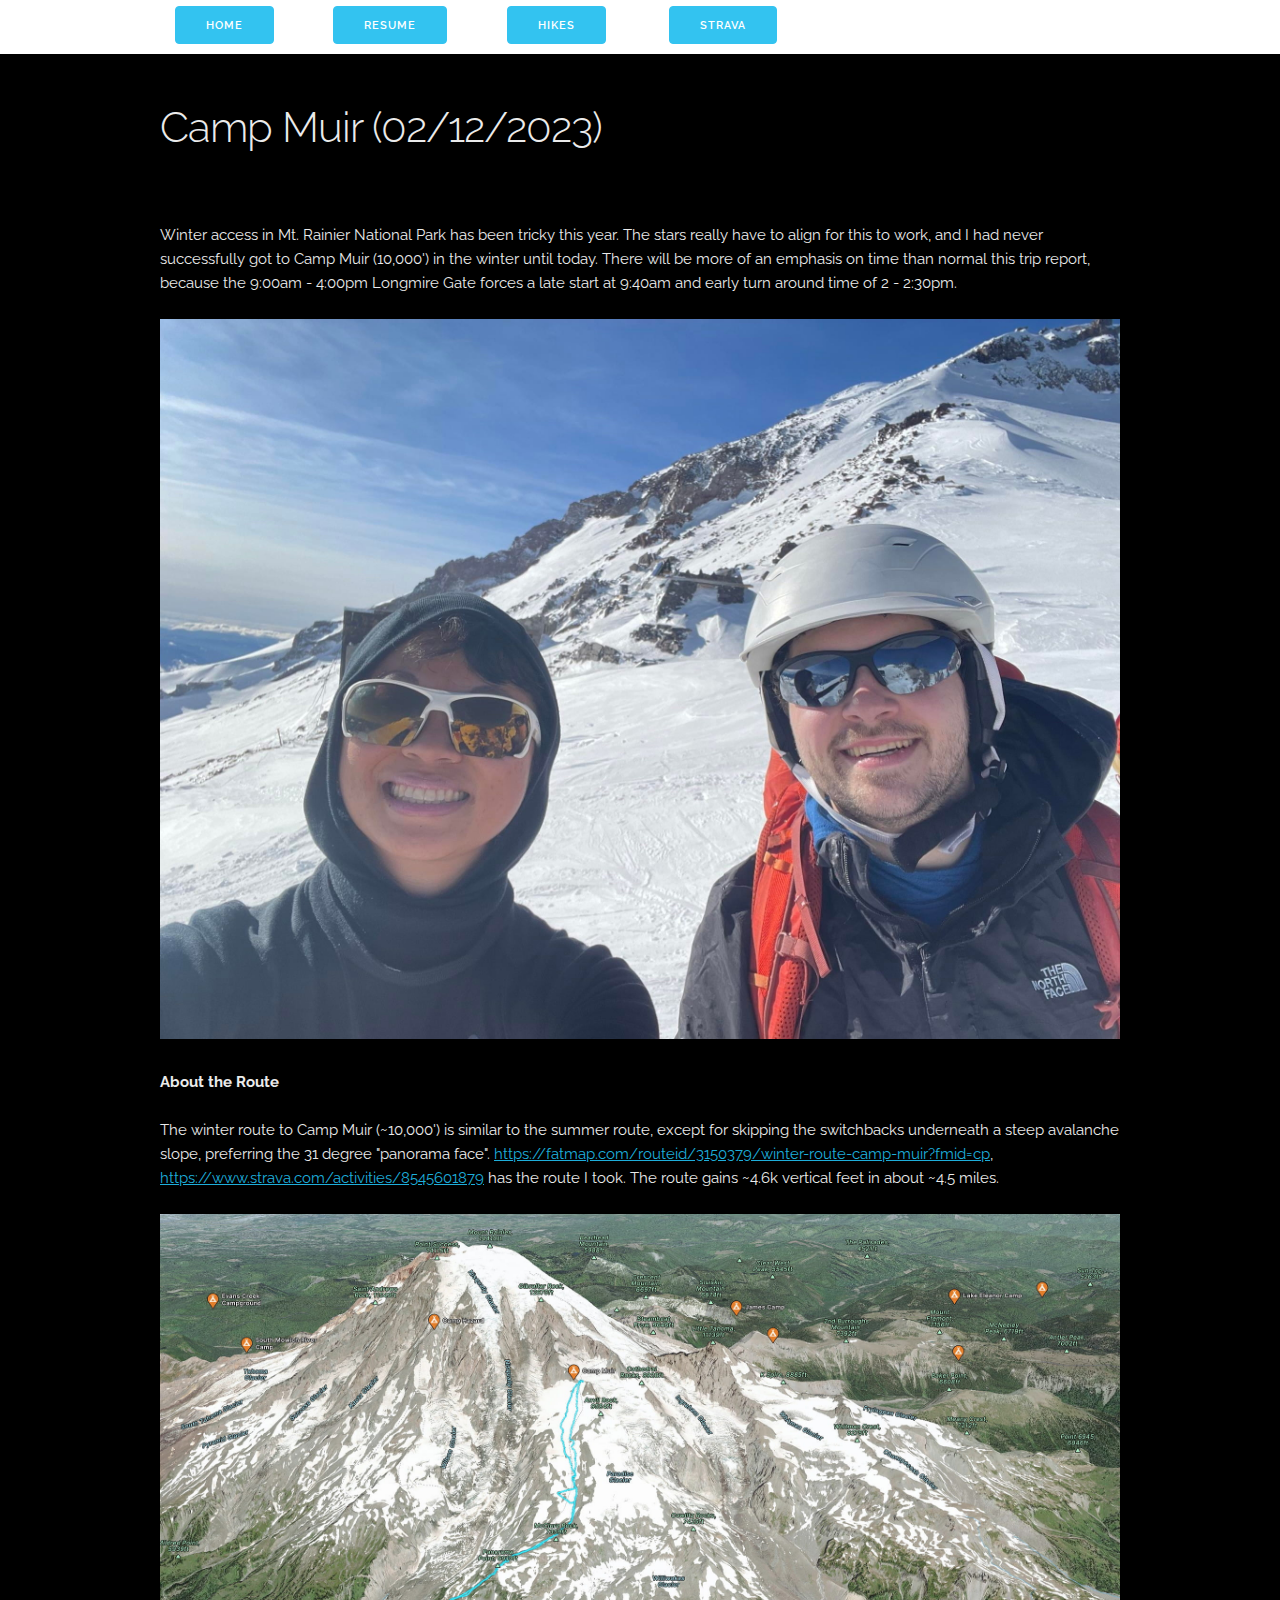
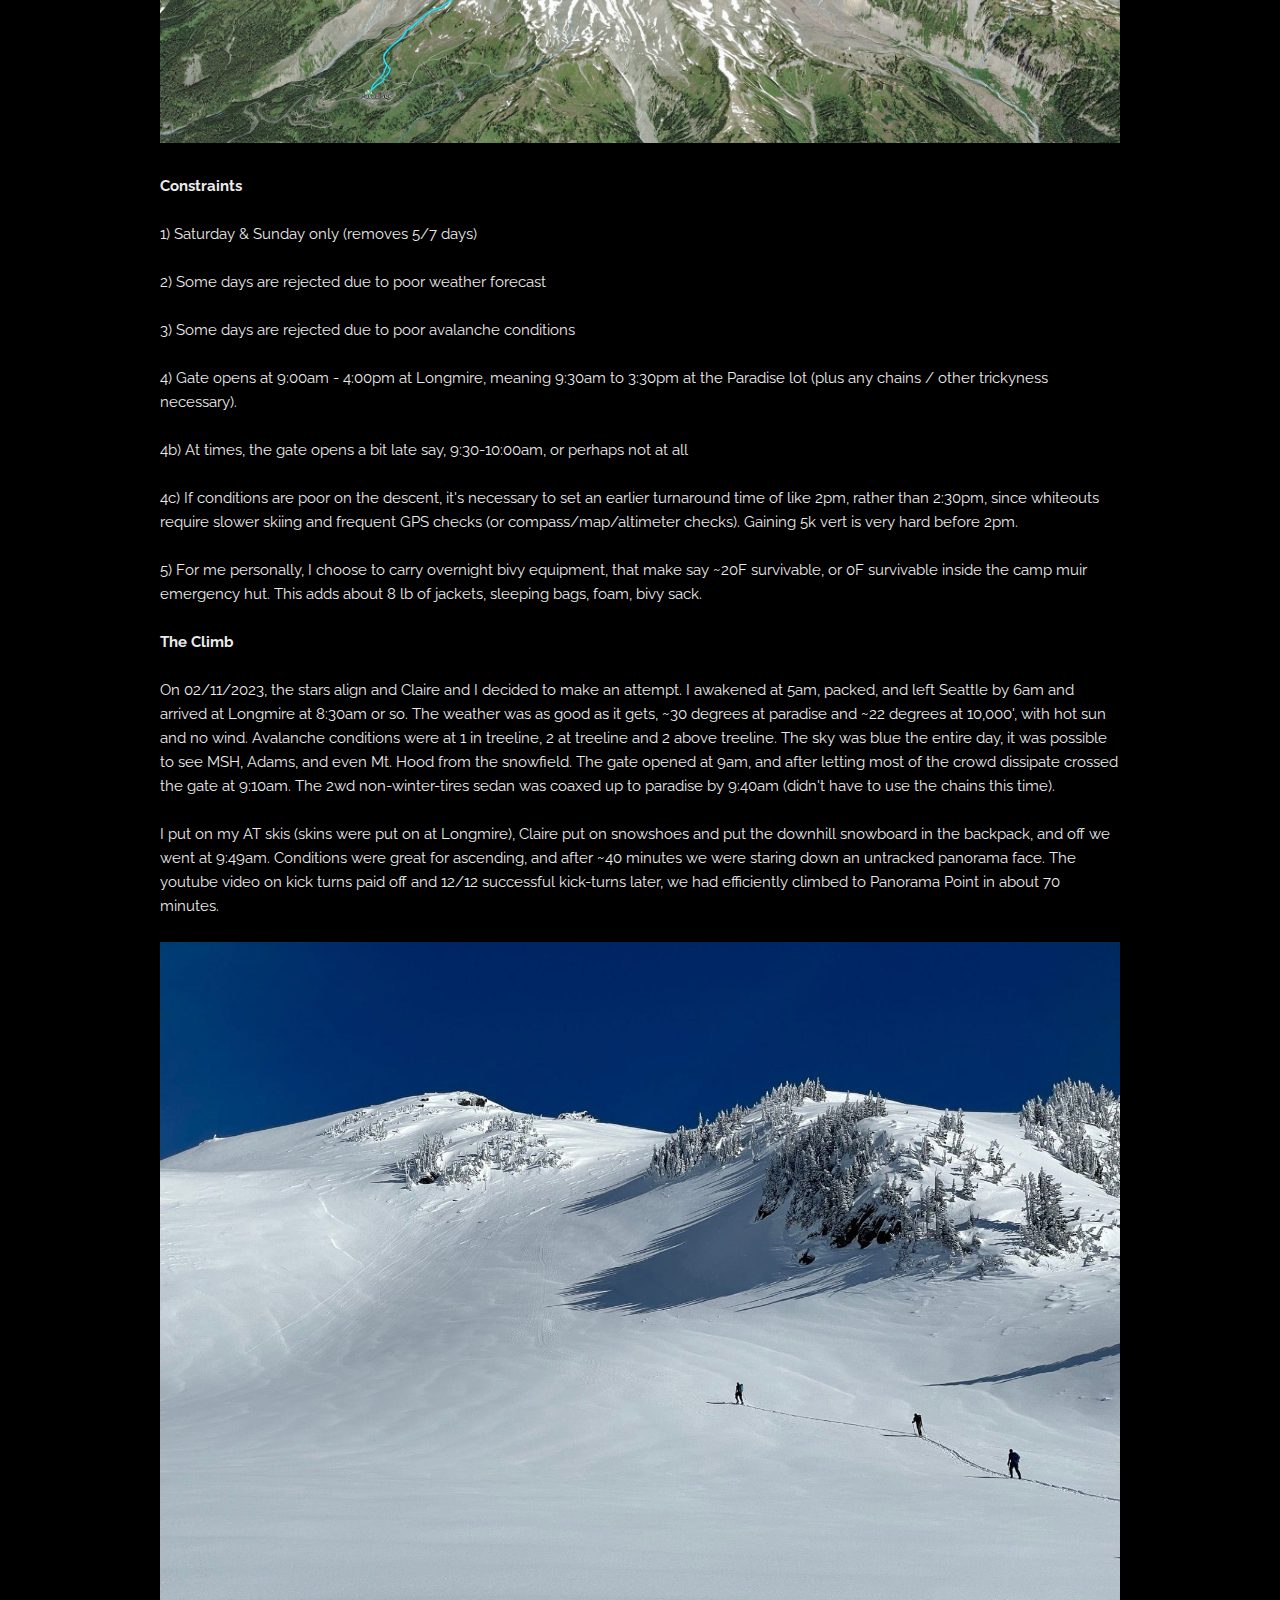
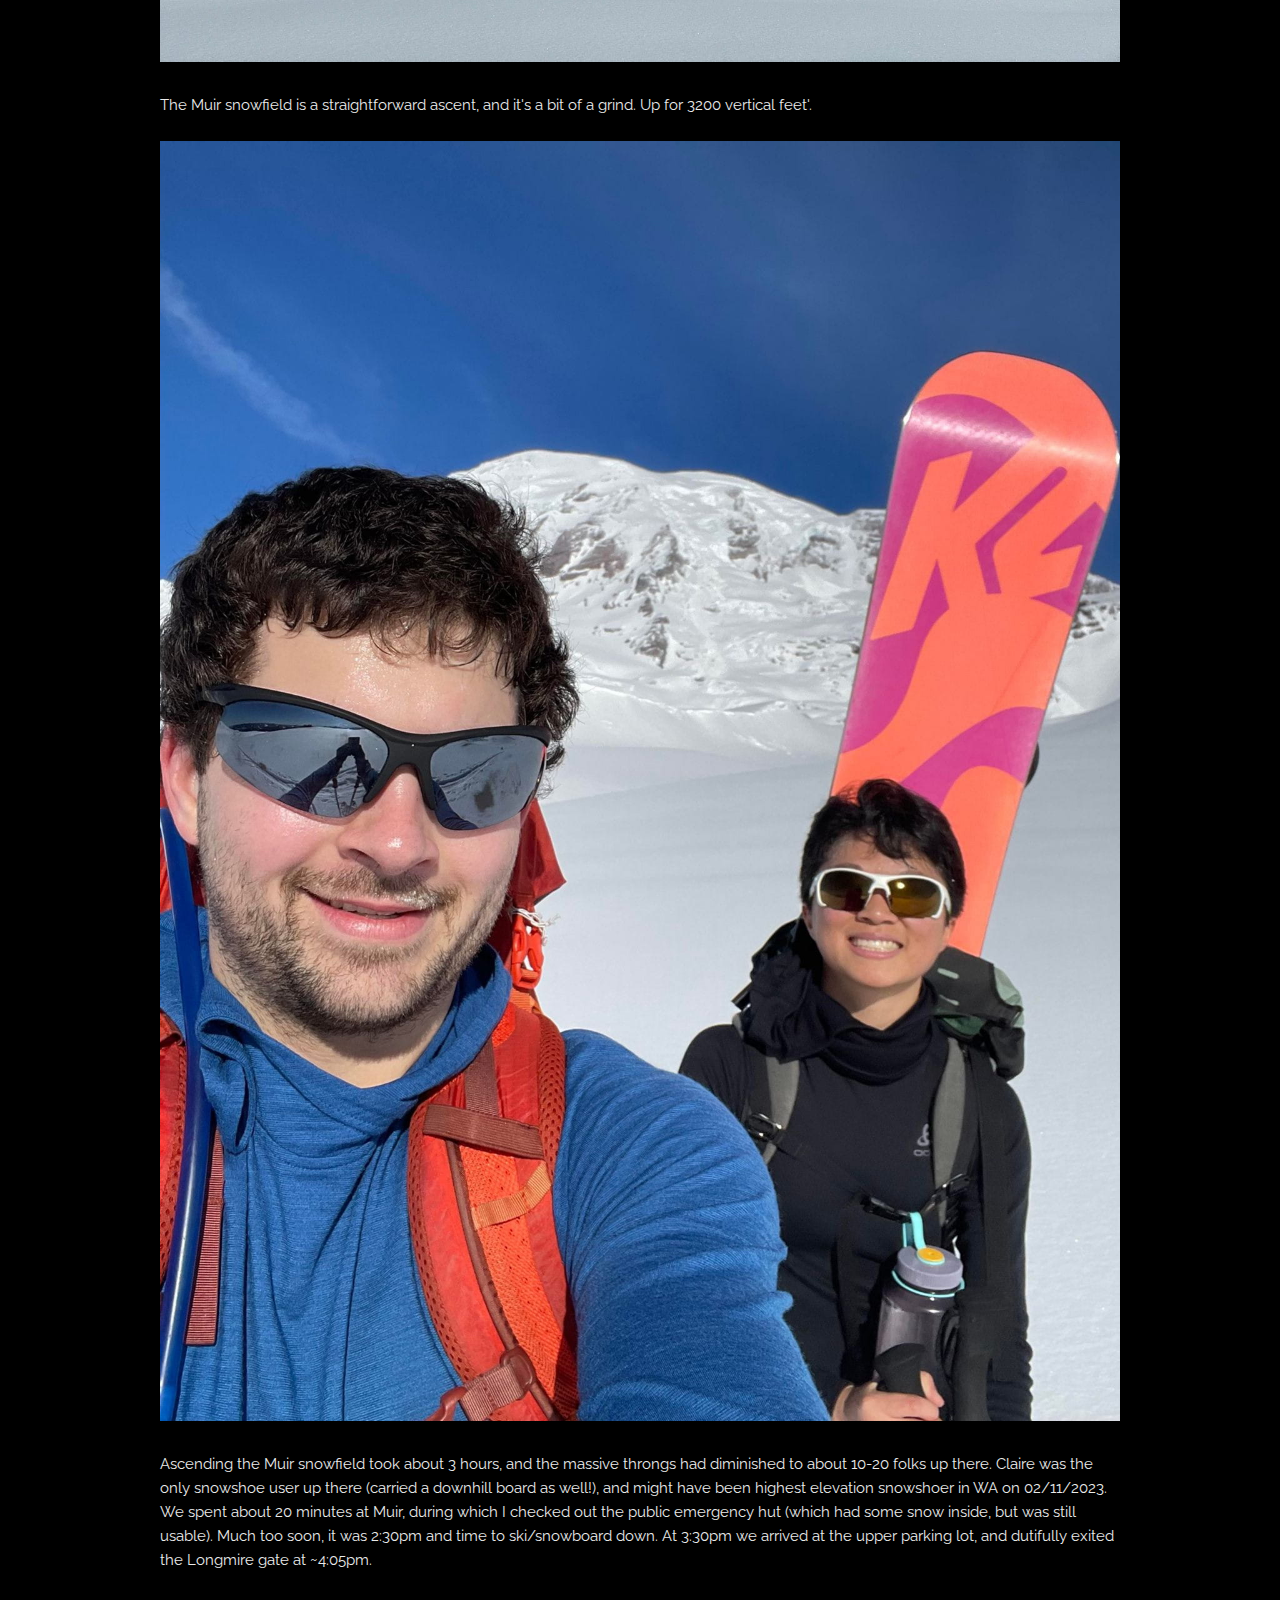
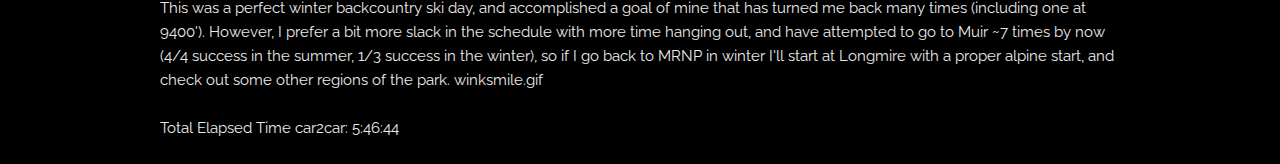
==== CampMuir.html @ e4e2c029 "Add more trip reports" ====
<!DOCTYPE html>
<html lang="en">
<head>

  <!-- Basic Page Needs
  –––––––––––––––––––––––––––––––––––––––––––––––––– -->
  <meta charset="utf-8">
  <title>Testing Personal Site</title>
  <meta name="description" content="">
  <meta name="author" content="">

  <!-- Mobile Specific Metas
  –––––––––––––––––––––––––––––––––––––––––––––––––– -->
  <meta name="viewport" content="width=device-width, initial-scale=1">

  <!-- FONT
  –––––––––––––––––––––––––––––––––––––––––––––––––– -->
  <link href="//fonts.googleapis.com/css?family=Raleway:400,300,600" rel="stylesheet" type="text/css">

  <!-- CSS
  –––––––––––––––––––––––––––––––––––––––––––––––––– -->
  <link rel="stylesheet" href="css/normalize.css">
  <link rel="stylesheet" href="css/skeleton.css">
  <link rel="stylesheet" href="css/custom.css">

  <!-- Favicon
  –––––––––––––––––––––––––––––––––––––––––––––––––– -->
  <link rel="icon" type="image/png" href="images/favicon.png">
 
</head>
<body>
  <div id="SITE_HEADER">
    <div class="container">
      <div class="row">
        <div class="topbuttons two columns"><a class="button button-primary" href="./index.html">Home</a></div>
        <div class="topbuttons two columns"><a class="button button-primary" href="https://peterasteele.github.io/PeterSteele_Resume.pdf">Resume</a></div>
        <div class="topbuttons two columns"><a class="button button-primary" href="./trip_reports.html">Hikes</a></div>
        <div class="topbuttons two columns"><a class="button button-primary" href="https://www.strava.com/athletes/43572122">Strava</a></div>
      </div>
    </div>
  </div>
  <div id="SITE_BODY">
    <!-- Primary Page Layout
    –––––––––––––––––––––––––––––––––––––––––––––––––– -->
    <div class="container">
      <div class="row">
        <div class="bodytext six columns" style="margin-top: 5%"><h2>Camp Muir (02/12/2023)</h2></div>
      </div>
      <div class="row">
        <div class="bodytext twelve columns" style="">
            </br>
            </br>
            Winter access in Mt. Rainier National Park has been tricky this year. The stars really have to align for this to work, and I had never successfully got to Camp Muir (10,000') in the winter until today. There will be more of an emphasis on time than normal this trip report, because the 9:00am - 4:00pm Longmire Gate forces a late start at 9:40am and early turn around time of 2 - 2:30pm.
            </br>
            </br>
            <img src="CampMuir2023.jpg"></img>
            </br>
            </br>
            <b>About the Route</b>
            </br>
            </br> 
            The winter route to Camp Muir (~10,000') is similar to the summer route, except for skipping the switchbacks underneath a steep avalanche slope, preferring the 31 degree "panorama face". <a href="https://fatmap.com/routeid/3150379/winter-route-camp-muir?fmid=cp">https://fatmap.com/routeid/3150379/winter-route-camp-muir?fmid=cp</a>, <a href="https://www.strava.com/activities/8545601879">https://www.strava.com/activities/8545601879</a> has the route I took. The route gains ~4.6k vertical feet in about ~4.5 miles. 
            </br>
            </br>
            <img src="CampMuirRoute.jpg"></img>
            </br>
            </br>
            <b>Constraints</b>
            </br>
            </br>
            1) Saturday & Sunday only (removes 5/7 days) 
            </br>
            </br>
            2) Some days are rejected due to poor weather forecast 
            </br>
            </br>
            3) Some days are rejected due to poor avalanche conditions 
            </br>
            </br>
            4) Gate opens at 9:00am - 4:00pm at Longmire, meaning 9:30am to 3:30pm at the Paradise lot (plus any chains / other trickyness necessary). 
            </br>
            </br>
            4b) At times, the gate opens a bit late say, 9:30-10:00am, or perhaps not at all 
            </br>
            </br>
            4c) If conditions are poor on the descent, it's necessary to set an earlier turnaround time of like 2pm, rather than 2:30pm, since whiteouts require slower skiing and frequent GPS checks (or compass/map/altimeter checks). Gaining 5k vert is very hard before 2pm. 
            </br>
            </br>
            5) For me personally, I choose to carry overnight bivy equipment, that make say ~20F survivable, or 0F survivable inside the camp muir emergency hut. This adds about 8 lb of jackets, sleeping bags, foam, bivy sack. 
            </br>
            </br>
            <b>The Climb</b> 
            </br>
            </br>
            On 02/11/2023, the stars align and Claire and I decided to make an attempt. I awakened at 5am, packed, and left Seattle by 6am and arrived at Longmire at 8:30am or so. The weather was as good as it gets, ~30 degrees at paradise and ~22 degrees at 10,000', with hot sun and no wind. Avalanche conditions were at 1 in treeline, 2 at treeline and 2 above treeline. The sky was blue the entire day, it was possible to see MSH, Adams, and even Mt. Hood from the snowfield. The gate opened at 9am, and after letting most of the crowd dissipate crossed the gate at 9:10am. The 2wd non-winter-tires sedan was coaxed up to paradise by 9:40am (didn't have to use the chains this time). 
            </br>
            </br>
            I put on my AT skis (skins were put on at Longmire), Claire put on snowshoes and put the downhill snowboard in the backpack, and off we went at 9:49am. Conditions were great for ascending, and after ~40 minutes we were staring down an untracked panorama face. The youtube video on kick turns paid off and 12/12 successful kick-turns later, we had efficiently climbed to Panorama Point in about 70 minutes. 
            </br>
            </br>
            <img src="PanoramaFace.jpg"></img>
            </br>
            </br>
            The Muir snowfield is a straightforward ascent, and it's a bit of a grind. Up for 3200 vertical feet'. 
            </br>
            </br>
            <img src="MuirSnowfield2023.jpg"></img>
            </br>
            </br>
            Ascending the Muir snowfield took about 3 hours, and the massive throngs had diminished to about 10-20 folks up there. Claire was the only snowshoe user up there (carried a downhill board as well!), and might have been highest elevation snowshoer in WA on 02/11/2023. We spent about 20 minutes at Muir, during which I checked out the public emergency hut (which had some snow inside, but was still usable). Much too soon, it was 2:30pm and time to ski/snowboard down. At 3:30pm we arrived at the upper parking lot, and dutifully exited the Longmire gate at ~4:05pm. 
            </br>
            </br>
            This was a perfect winter backcountry ski day, and accomplished a goal of mine that has turned me back many times (including one at 9400'). However, I prefer a bit more slack in the schedule with more time hanging out, and have attempted to go to Muir ~7 times by now (4/4 success in the summer, 1/3 success in the winter), so if I go back to MRNP in winter I'll start at Longmire with a proper alpine start, and check out some other regions of the park. winksmile.gif 
            </br>
            </br>
            Total Elapsed Time car2car: 5:46:44
            </br>
            </br>    
        </div>
    </div>
    <!-- End Document
    –––––––––––––––––––––––––––––––––––––––––––––––––– -->
  </div>
</body>
</html>
---- css/skeleton.css ----
/*
* Skeleton V2.0.4
* Copyright 2014, Dave Gamache
* www.getskeleton.com
* Free to use under the MIT license.
* http://www.opensource.org/licenses/mit-license.php
* 12/29/2014
*/


/* Table of contents
––––––––––––––––––––––––––––––––––––––––––––––––––
- Grid
- Base Styles
- Typography
- Links
- Buttons
- Forms
- Lists
- Code
- Tables
- Spacing
- Utilities
- Clearing
- Media Queries
*/


/* Grid
–––––––––––––––––––––––––––––––––––––––––––––––––– */
.container {
  position: relative;
  width: 100%;
  max-width: 960px;
  margin: 0 auto;
  padding: 0 20px;
  box-sizing: border-box; }
.column,
.columns {
  width: 100%;
  float: left;
  box-sizing: border-box; }

/* For devices larger than 400px */
@media (min-width: 400px) {
  .container {
    width: 85%;
    padding: 0; }
}

/* For devices larger than 550px */
@media (min-width: 550px) {
  .container {
    width: 80%; }
  .column,
  .columns {
    margin-left: 4%; }
  .column:first-child,
  .columns:first-child {
    margin-left: 0; }

  .one.column,
  .one.columns                    { width: 4.66666666667%; }
  .two.columns                    { width: 13.3333333333%; }
  .three.columns                  { width: 22%;            }
  .four.columns                   { width: 30.6666666667%; }
  .five.columns                   { width: 39.3333333333%; }
  .six.columns                    { width: 48%;            }
  .seven.columns                  { width: 56.6666666667%; }
  .eight.columns                  { width: 65.3333333333%; }
  .nine.columns                   { width: 74.0%;          }
  .ten.columns                    { width: 82.6666666667%; }
  .eleven.columns                 { width: 91.3333333333%; }
  .twelve.columns                 { width: 100%; margin-left: 0; }

  .one-third.column               { width: 30.6666666667%; }
  .two-thirds.column              { width: 65.3333333333%; }

  .one-half.column                { width: 48%; }

  /* Offsets */
  .offset-by-one.column,
  .offset-by-one.columns          { margin-left: 8.66666666667%; }
  .offset-by-two.column,
  .offset-by-two.columns          { margin-left: 17.3333333333%; }
  .offset-by-three.column,
  .offset-by-three.columns        { margin-left: 26%;            }
  .offset-by-four.column,
  .offset-by-four.columns         { margin-left: 34.6666666667%; }
  .offset-by-five.column,
  .offset-by-five.columns         { margin-left: 43.3333333333%; }
  .offset-by-six.column,
  .offset-by-six.columns          { margin-left: 52%;            }
  .offset-by-seven.column,
  .offset-by-seven.columns        { margin-left: 60.6666666667%; }
  .offset-by-eight.column,
  .offset-by-eight.columns        { margin-left: 69.3333333333%; }
  .offset-by-nine.column,
  .offset-by-nine.columns         { margin-left: 78.0%;          }
  .offset-by-ten.column,
  .offset-by-ten.columns          { margin-left: 86.6666666667%; }
  .offset-by-eleven.column,
  .offset-by-eleven.columns       { margin-left: 95.3333333333%; }

  .offset-by-one-third.column,
  .offset-by-one-third.columns    { margin-left: 34.6666666667%; }
  .offset-by-two-thirds.column,
  .offset-by-two-thirds.columns   { margin-left: 69.3333333333%; }

  .offset-by-one-half.column,
  .offset-by-one-half.columns     { margin-left: 52%; }

}


/* Base Styles
–––––––––––––––––––––––––––––––––––––––––––––––––– */
/* NOTE
html is set to 62.5% so that all the REM measurements throughout Skeleton
are based on 10px sizing. So basically 1.5rem = 15px :) */
html {
  font-size: 62.5%; }
body {
  font-size: 1.5em; /* currently ems cause chrome bug misinterpreting rems on body element */
  line-height: 1.6;
  font-weight: 400;
  font-family: "Raleway", "HelveticaNeue", "Helvetica Neue", Helvetica, Arial, sans-serif;
  color: #222; }


/* Typography
–––––––––––––––––––––––––––––––––––––––––––––––––– */
h1, h2, h3, h4, h5, h6 {
  margin-top: 0;
  margin-bottom: 2rem;
  font-weight: 300; }
h1 { font-size: 4.0rem; line-height: 1.2;  letter-spacing: -.1rem;}
h2 { font-size: 3.6rem; line-height: 1.25; letter-spacing: -.1rem; }
h3 { font-size: 3.0rem; line-height: 1.3;  letter-spacing: -.1rem; }
h4 { font-size: 2.4rem; line-height: 1.35; letter-spacing: -.08rem; }
h5 { font-size: 1.8rem; line-height: 1.5;  letter-spacing: -.05rem; }
h6 { font-size: 1.5rem; line-height: 1.6;  letter-spacing: 0; }

/* Larger than phablet */
@media (min-width: 550px) {
  h1 { font-size: 5.0rem; }
  h2 { font-size: 4.2rem; }
  h3 { font-size: 3.6rem; }
  h4 { font-size: 3.0rem; }
  h5 { font-size: 2.4rem; }
  h6 { font-size: 1.5rem; }
}

p {
  margin-top: 0; }


/* Links
–––––––––––––––––––––––––––––––––––––––––––––––––– */
a {
  color: #1EAEDB; }
a:hover {
  color: #0FA0CE; }


/* Buttons
–––––––––––––––––––––––––––––––––––––––––––––––––– */
.button,
button,
input[type="submit"],
input[type="reset"],
input[type="button"] {
  display: inline-block;
  height: 38px;
  padding: 0 30px;
  color: #555;
  text-align: center;
  font-size: 11px;
  font-weight: 600;
  line-height: 38px;
  letter-spacing: .1rem;
  text-transform: uppercase;
  text-decoration: none;
  white-space: nowrap;
  background-color: transparent;
  border-radius: 4px;
  border: 1px solid #bbb;
  cursor: pointer;
  box-sizing: border-box; }
.button:hover,
button:hover,
input[type="submit"]:hover,
input[type="reset"]:hover,
input[type="button"]:hover,
.button:focus,
button:focus,
input[type="submit"]:focus,
input[type="reset"]:focus,
input[type="button"]:focus {
  color: #333;
  border-color: #888;
  outline: 0; }
.button.button-primary,
button.button-primary,
input[type="submit"].button-primary,
input[type="reset"].button-primary,
input[type="button"].button-primary {
  color: #FFF;
  background-color: #33C3F0;
  border-color: #33C3F0; }
.button.button-primary:hover,
button.button-primary:hover,
input[type="submit"].button-primary:hover,
input[type="reset"].button-primary:hover,
input[type="button"].button-primary:hover,
.button.button-primary:focus,
button.button-primary:focus,
input[type="submit"].button-primary:focus,
input[type="reset"].button-primary:focus,
input[type="button"].button-primary:focus {
  color: #FFF;
  background-color: #1EAEDB;
  border-color: #1EAEDB; }


/* Forms
–––––––––––––––––––––––––––––––––––––––––––––––––– */
input[type="email"],
input[type="number"],
input[type="search"],
input[type="text"],
input[type="tel"],
input[type="url"],
input[type="password"],
textarea,
select {
  height: 38px;
  padding: 6px 10px; /* The 6px vertically centers text on FF, ignored by Webkit */
  background-color: #fff;
  border: 1px solid #D1D1D1;
  border-radius: 4px;
  box-shadow: none;
  box-sizing: border-box; }
/* Removes awkward default styles on some inputs for iOS */
input[type="email"],
input[type="number"],
input[type="search"],
input[type="text"],
input[type="tel"],
input[type="url"],
input[type="password"],
textarea {
  -webkit-appearance: none;
     -moz-appearance: none;
          appearance: none; }
textarea {
  min-height: 65px;
  padding-top: 6px;
  padding-bottom: 6px; }
input[type="email"]:focus,
input[type="number"]:focus,
input[type="search"]:focus,
input[type="text"]:focus,
input[type="tel"]:focus,
input[type="url"]:focus,
input[type="password"]:focus,
textarea:focus,
select:focus {
  border: 1px solid #33C3F0;
  outline: 0; }
label,
legend {
  display: block;
  margin-bottom: .5rem;
  font-weight: 600; }
fieldset {
  padding: 0;
  border-width: 0; }
input[type="checkbox"],
input[type="radio"] {
  display: inline; }
label > .label-body {
  display: inline-block;
  margin-left: .5rem;
  font-weight: normal; }


/* Lists
–––––––––––––––––––––––––––––––––––––––––––––––––– */
ul {
  list-style: circle inside; }
ol {
  list-style: decimal inside; }
ol, ul {
  padding-left: 0;
  margin-top: 0; }
ul ul,
ul ol,
ol ol,
ol ul {
  margin: 1.5rem 0 1.5rem 3rem;
  font-size: 90%; }
li {
  margin-bottom: 1rem; }


/* Code
–––––––––––––––––––––––––––––––––––––––––––––––––– */
code {
  padding: .2rem .5rem;
  margin: 0 .2rem;
  font-size: 90%;
  white-space: nowrap;
  background: #F1F1F1;
  border: 1px solid #E1E1E1;
  border-radius: 4px; }
pre > code {
  display: block;
  padding: 1rem 1.5rem;
  white-space: pre; }


/* Tables
–––––––––––––––––––––––––––––––––––––––––––––––––– */
th,
td {
  padding: 12px 15px;
  text-align: left;
  border-bottom: 1px solid #E1E1E1; }
th:first-child,
td:first-child {
  padding-left: 0; }
th:last-child,
td:last-child {
  padding-right: 0; }


/* Spacing
–––––––––––––––––––––––––––––––––––––––––––––––––– */
button,
.button {
  margin-bottom: 1rem; }
input,
textarea,
select,
fieldset {
  margin-bottom: 1.5rem; }
pre,
blockquote,
dl,
figure,
table,
p,
ul,
ol,
form {
  margin-bottom: 2.5rem; }


/* Utilities
–––––––––––––––––––––––––––––––––––––––––––––––––– */
.u-full-width {
  width: 100%;
  box-sizing: border-box; }
.u-max-full-width {
  max-width: 100%;
  box-sizing: border-box; }
.u-pull-right {
  float: right; }
.u-pull-left {
  float: left; }


/* Misc
–––––––––––––––––––––––––––––––––––––––––––––––––– */
hr {
  margin-top: 3rem;
  margin-bottom: 3.5rem;
  border-width: 0;
  border-top: 1px solid #E1E1E1; }


/* Clearing
–––––––––––––––––––––––––––––––––––––––––––––––––– */

/* Self Clearing Goodness */
.container:after,
.row:after,
.u-cf {
  content: "";
  display: table;
  clear: both; }


/* Media Queries
–––––––––––––––––––––––––––––––––––––––––––––––––– */
/*
Note: The best way to structure the use of media queries is to create the queries
near the relevant code. For example, if you wanted to change the styles for buttons
on small devices, paste the mobile query code up in the buttons section and style it
there.
*/


/* Larger than mobile */
@media (min-width: 400px) {}

/* Larger than phablet (also point when grid becomes active) */
@media (min-width: 550px) {}

/* Larger than tablet */
@media (min-width: 750px) {}

/* Larger than desktop */
@media (min-width: 1000px) {}

/* Larger than Desktop HD */
@media (min-width: 1200px) {}
---- css/custom.css ----
html, 
body {
    height: 100%;
}
img { max-width: 100%; height: auto; }

.topbuttons {
    text-align: center;
    line-height: 48px;
  }

.bodytext {
    color: #EBEBEB;
}

#SITE_HEADER {
    background-color:  #FFFFFF;
}

#SITE_BODY {
    background-color:  #000000;
    min-height:100%;
}
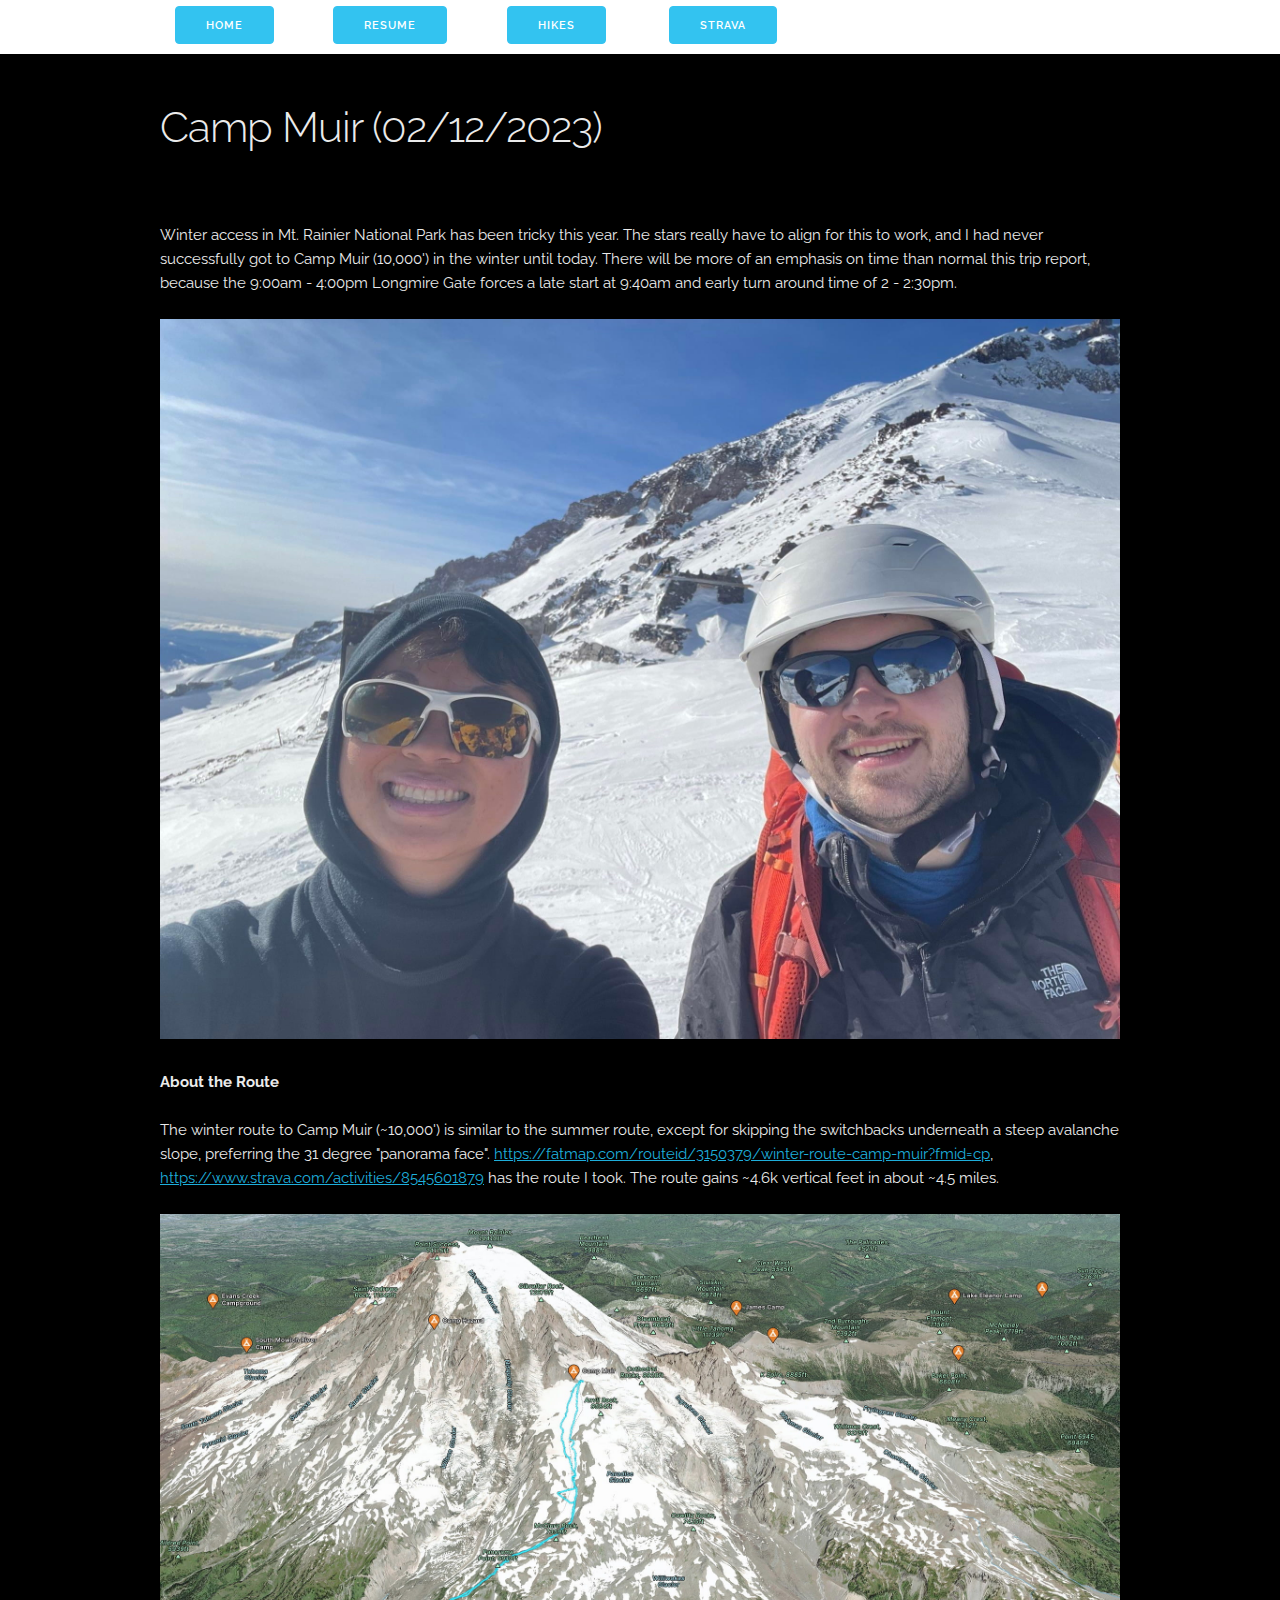
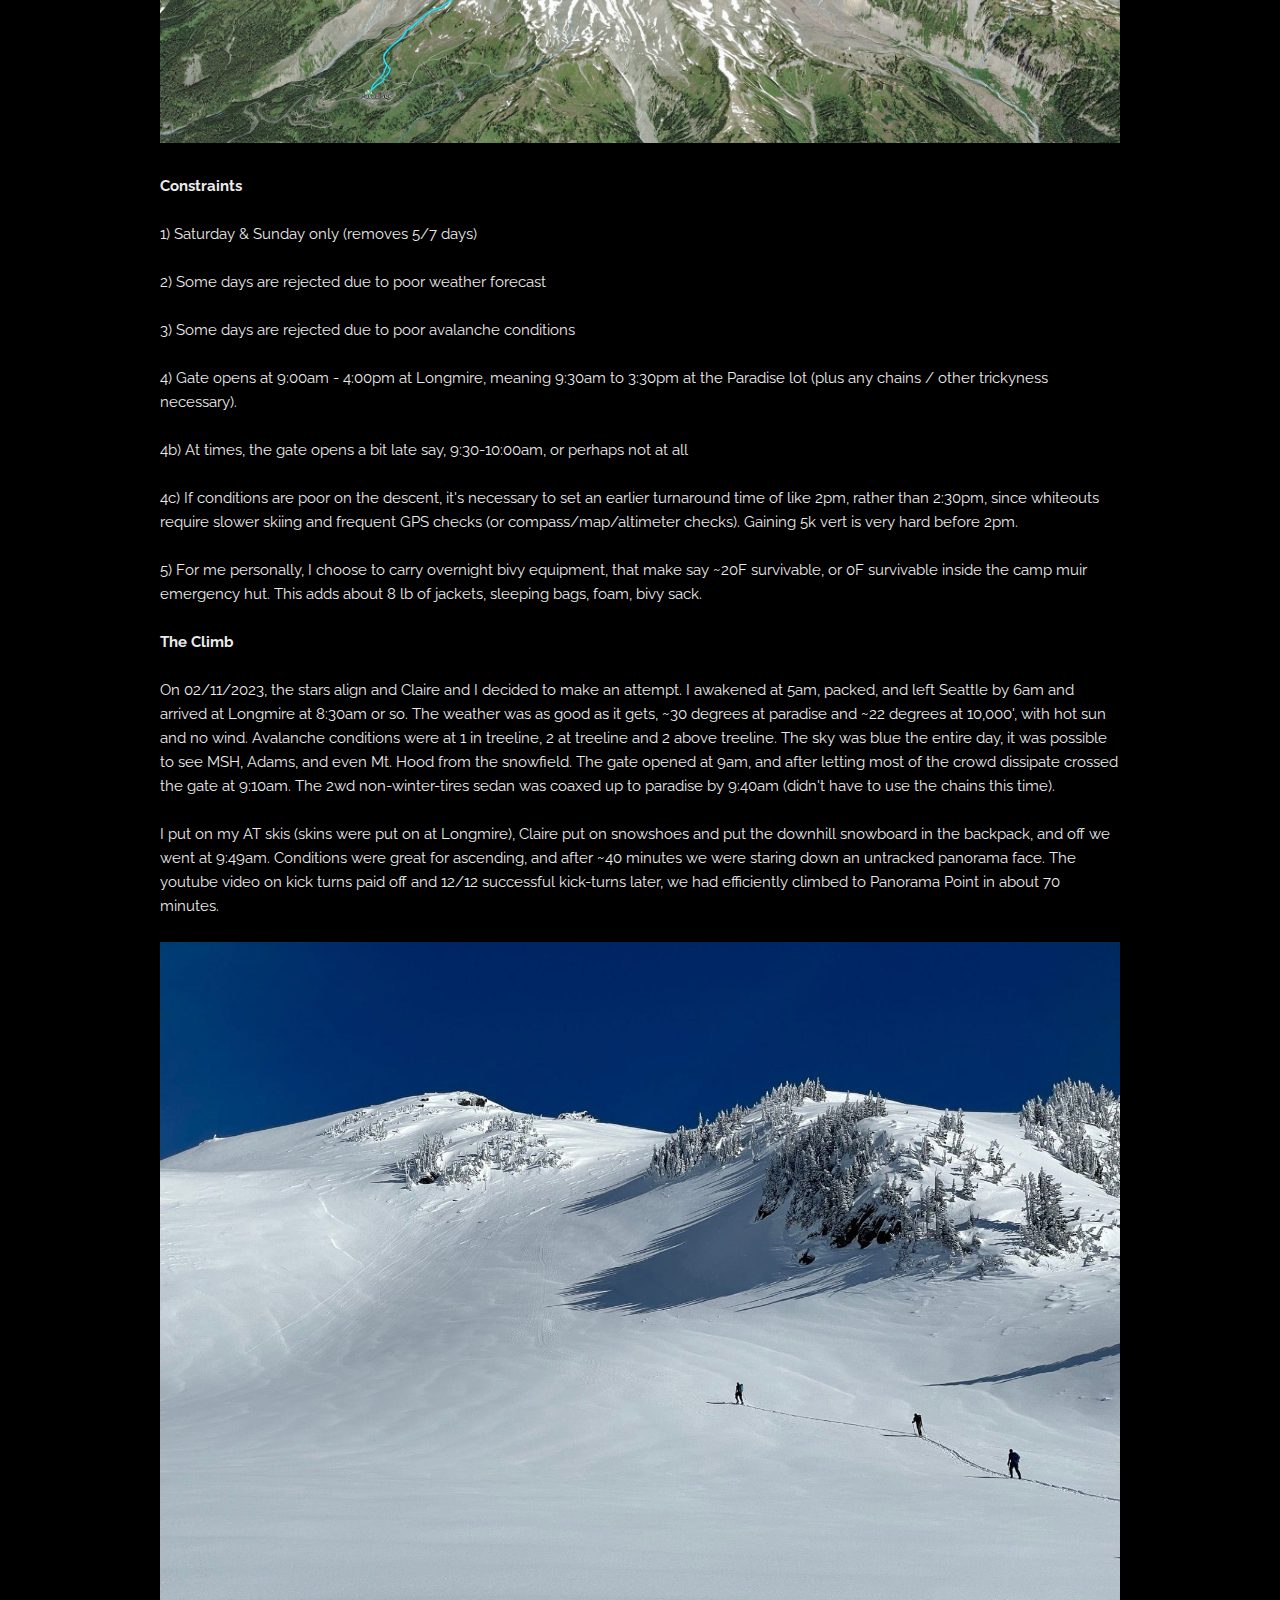
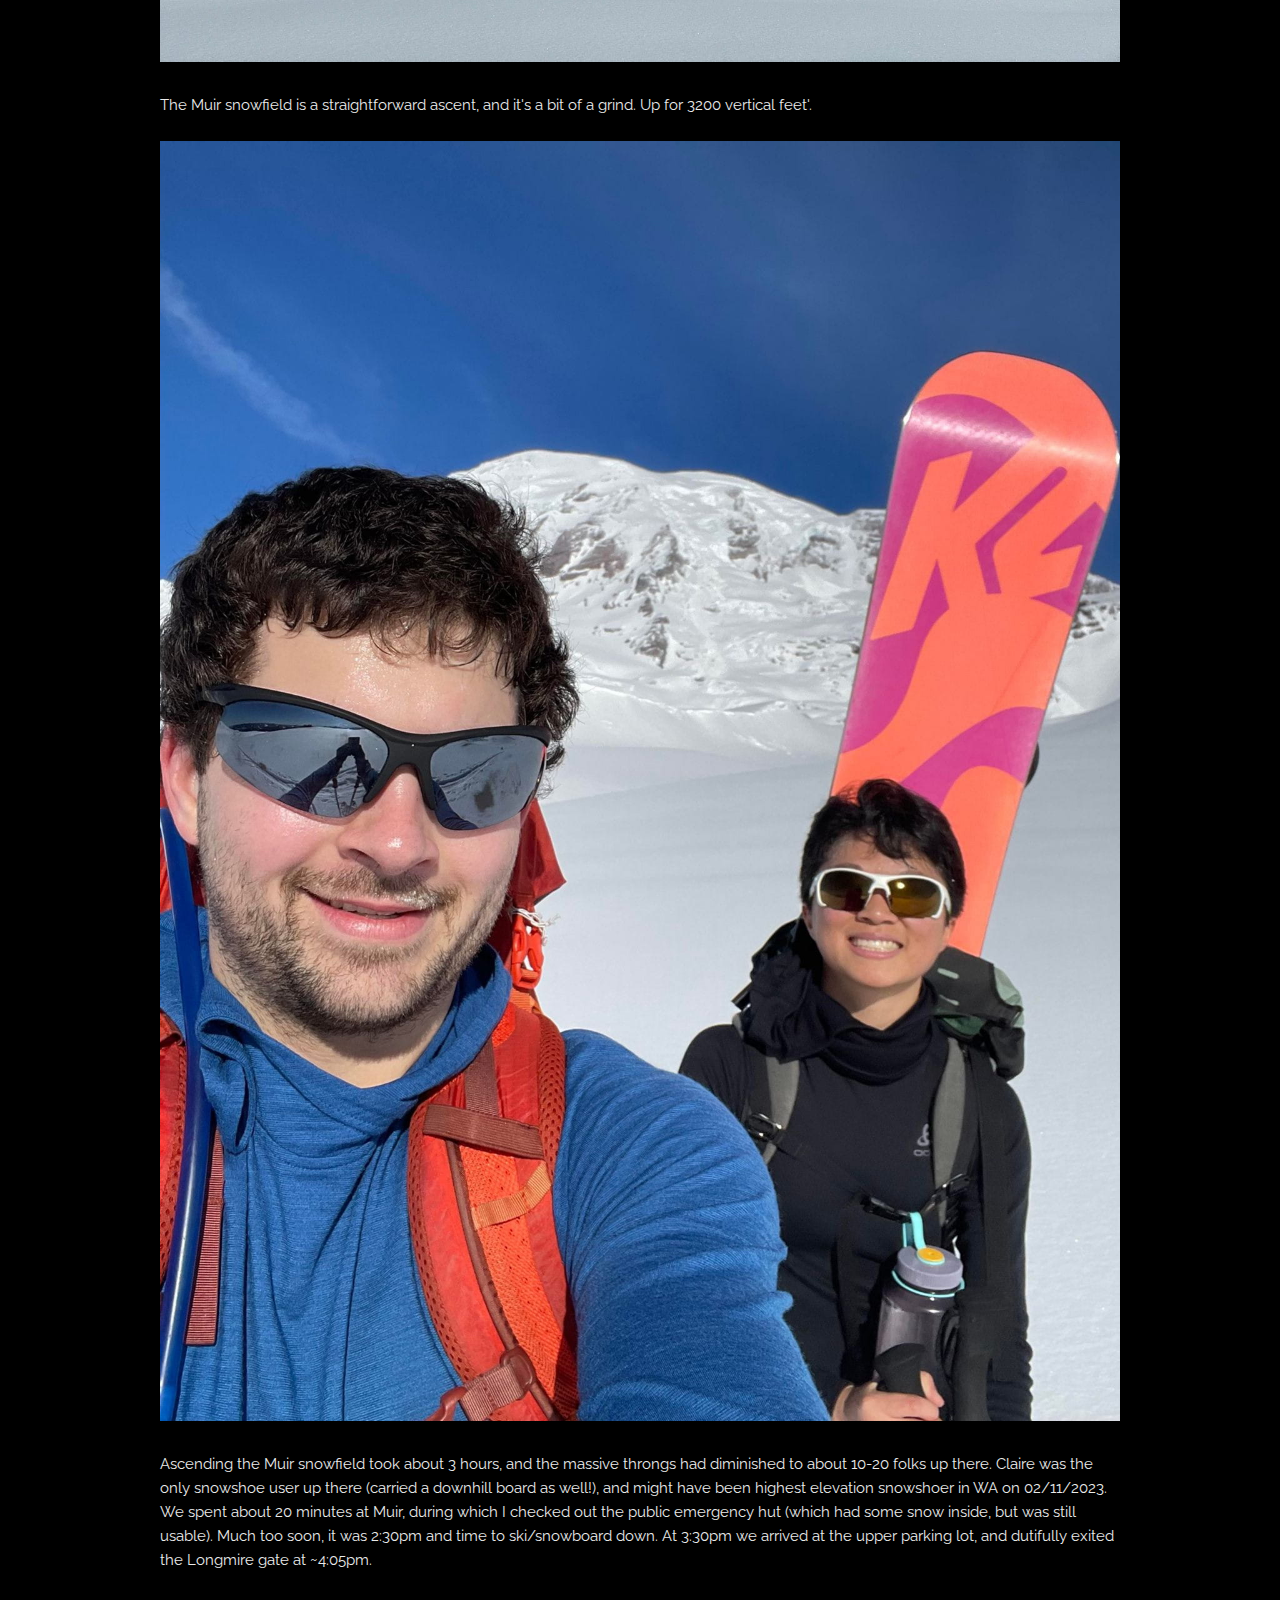
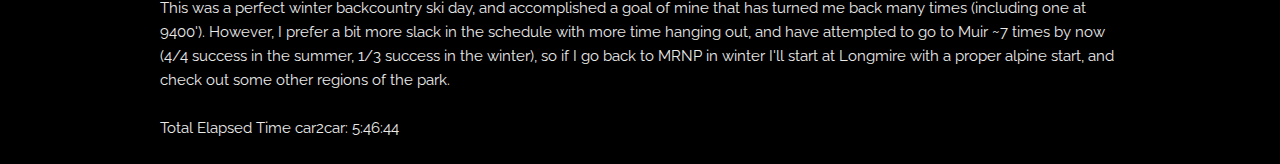
==== commit ec152b7d: "Add some more photos & trip report stubs" ====
--- a/CampMuir.html
+++ b/CampMuir.html
@@ -110,7 +110,7 @@
             Ascending the Muir snowfield took about 3 hours, and the massive throngs had diminished to about 10-20 folks up there. Claire was the only snowshoe user up there (carried a downhill board as well!), and might have been highest elevation snowshoer in WA on 02/11/2023. We spent about 20 minutes at Muir, during which I checked out the public emergency hut (which had some snow inside, but was still usable). Much too soon, it was 2:30pm and time to ski/snowboard down. At 3:30pm we arrived at the upper parking lot, and dutifully exited the Longmire gate at ~4:05pm. 
             </br>
             </br>
-            This was a perfect winter backcountry ski day, and accomplished a goal of mine that has turned me back many times (including one at 9400'). However, I prefer a bit more slack in the schedule with more time hanging out, and have attempted to go to Muir ~7 times by now (4/4 success in the summer, 1/3 success in the winter), so if I go back to MRNP in winter I'll start at Longmire with a proper alpine start, and check out some other regions of the park. winksmile.gif 
+            This was a perfect winter backcountry ski day, and accomplished a goal of mine that has turned me back many times (including one at 9400'). However, I prefer a bit more slack in the schedule with more time hanging out, and have attempted to go to Muir ~7 times by now (4/4 success in the summer, 1/3 success in the winter), so if I go back to MRNP in winter I'll start at Longmire with a proper alpine start, and check out some other regions of the park. 
             </br>
             </br>
             Total Elapsed Time car2car: 5:46:44
